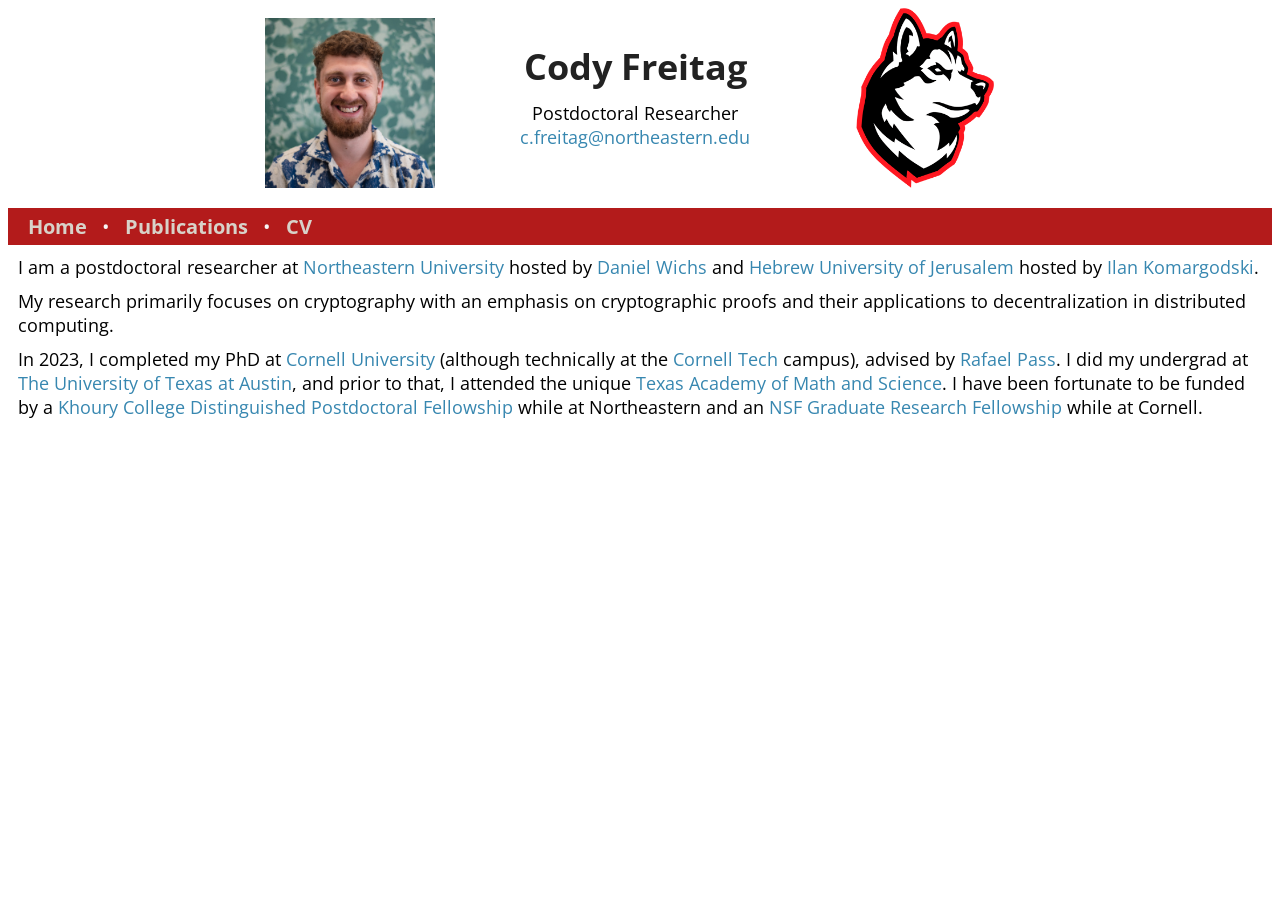
==== index.html @ 0ba000a7 "first commit" ====
<!DOCTYPE html>
<html>
<head>
<title>Cody Freitag</title>
<link rel="stylesheet" type="text/css" href="https://fonts.googleapis.com/css?family=Open+Sans">
<link rel="stylesheet" href="style.css">
</head>
<body>

<div class="container">

<div style="display:inline-block;width:170px;">
	<img src="headshot.jpg" alt="headshot" style="width:170px;height:170px;">
</div>
<div style="display:inline-block;width:390px;height:140px;vertical-align:top;">
	<center>
	<br>
	<h1>Cody Freitag</h1>

	Postdoctoral Researcher<br>
	<!--Cornell Tech, New York, NY<br>
	Bloomberg Center<br>-->
	<a href="mailto:c.freitag@northeastern.edu">c.freitag@northeastern.edu</a>
	</center>
</div>
<div style="display:inline-block;width:170px;">
<SCRIPT>
now = new Date();
document.write('<img src="logos/' + String(now.getUTCMilliseconds() % 2 + 1) + '-ne.png" alt="" style="width:180px;height:180px;">');
</SCRIPT>
</div>


</div>

<div class="header">
    <nav> 
        <ul> 
            <li><a href="index.html"> <b>&nbsp&nbspHome&nbsp&nbsp</b></a> &#8226 </li> 
            <li><a href="pubs.html"><b>&nbsp&nbspPublications&nbsp&nbsp</b></a> &#8226 </li>
            <li><a href="CV.pdf" target="_blank"> <b>&nbsp&nbspCV&nbsp&nbsp</b></a></li> 
        </ul> 
    </nav> 
</div>

<div class="body"> 
    <!--<b>I'm currently on the academic faculty job market!</b> I'm primarily looking for tenure-track
    assistant professor positions in computer science starting fall 2026. Feel free to reach out if you 
    or someone you know is hiring.-->
    
    <pbr>
    I am a postdoctoral researcher at <a target="_blank" href="https://www.khoury.northeastern.edu/">Northeastern University</a> hosted by <a href="https://www.ccs.neu.edu/home/wichs/" target="_blank">Daniel Wichs</a>
    and <a target="_blank" href="https://en.huji.ac.il/en">Hebrew University of Jerusalem</a> hosted by <a href="https://www.cs.huji.ac.il/~ilank/" target="_blank">Ilan Komargodski</a>.
    <pbr>
	My research primarily focuses on cryptography with an emphasis on cryptographic proofs and their applications to decentralization in distributed computing.    <!--I've also been interested in non-uniform models of security and differential privacy.-->
    <pbr>
    In 2023, I completed my PhD
    at <a target="_blank" href="https://www.cs.cornell.edu/">Cornell University</a> (although technically at the <a target="_blank" href="https://www.tech.cornell.edu/">Cornell Tech</a> campus), 
    advised by <a target="_blank" href="http://www.cs.cornell.edu/~rafael/">Rafael Pass</a>.
    I did my undergrad at <a target="_blank" href="https://www.cs.utexas.edu/">The University of Texas at Austin</a>, and <!--,
    graduating in 2017 with degrees in computer science and math.-->
    prior to that, I attended the unique 
    <a target="_blank" href="https://tams.unt.edu/">Texas Academy of Math and Science</a>.
    I have been fortunate to be funded by a <a href="https://www.khoury.northeastern.edu/research/postdoctoral-fellowship/" target="_blank">Khoury College Distinguished Postdoctoral Fellowship</a> while at Northeastern and
    an <a target="_blank" href="https://www.nsf.gov/funding/opportunities/grfp-nsf-graduate-research-fellowship-program">NSF Graduate Research Fellowship</a> while at Cornell.

    <!--at UNT-->
    
    <br><br>
</div>


</body>
</html>
---- style.css ----
body {
	font-family: "Open Sans", Helvetica, sans-serif;
	font-size: 18px;
}

div.container {
    margin: 0 auto;
    width:750px;
    height:200px;
    // background-color:#F7F7F7;
}

div.header {
    // width:600px;
    display: flex;
    // min-height:44px;
    background-color:#B31B1B;
    //text-align:right;
    // padding: 5px 5px;
}

div.cornell {
    // width:580px;
    background-color:#B31B1B;
    color: #F7F7F7;
    padding:5px 10px;
    margin-left:-10px;
    margin-right:-10px;
}

div.ut {
    // width:580px;
    background-color:#BF5700;
    color: #F7F7F7;
    padding:5px 10px;
    margin-left:-10px;
}

div.unt {
    // width:580px;
    background-color:#00853E;
    color: #F7F7F7;
    padding:5px 10px;
    margin-left:-10px;
}

div.body {
    // width:580px;
    //background-color:#F7F7F7;
    margin:10px 10px;
}
ul {
    display: block;
    list-style-type: none;
    margin-top: 0px;
    margin-bottom: 10px;
    padding-left: 30px;
}

ul li {
    padding-bottom: 10px;
}



nav {
    float: left;
    color: #F7F7F7;
    /*max-width: 160px;*/
    padding:5px 10px;
}

nav ul {
	//margin-left:auto;
	//margin-right:auto;
    margin:0;
    list-style:none;
    padding: 0;
}

a {
	text-decoration: none;
}

a:link {
    color:#3787B0;
}

a:visited {
    color:#3787B0;
}
  
a:hover {
    color:#0068AC;
}

nav li {
	font-size:20px;
    display:inline;
    //margin:0;
    //padding:0;
}

nav li a:link {
    color:#D8D2C9;
}

nav li a:visited {
    color:#D8D2C9;
}

nav li a:hover {
    color:#F7F7F7;
}

h1 {
    margin: 10px;
    color:#222222;
}

p {
    margin: 10px;
    color:#222222;
}

pbr {
   display: block;
   margin: 10px 0;
}

#title {
	color:#3787B0;
	cursor:pointer;
	-webkit-touch-callout: none; /* iOS Safari */
    -webkit-user-select: none; /* Safari */
    -khtml-user-select: none; /* Konqueror HTML */
    -moz-user-select: none; /* Firefox */
    -ms-user-select: none; /* Internet Explorer/Edge */
    user-select: none;
    font-weight: normal;
}

#title:hover {
	color:#0068AC;
	cursor:pointer;
	-webkit-touch-callout: none; /* iOS Safari */
    -webkit-user-select: none; /* Safari */
    -khtml-user-select: none; /* Konqueror HTML */
    -moz-user-select: none; /* Firefox */
    -ms-user-select: none; /* Internet Explorer/Edge */
    user-select: none;
    font-weight: normal;
}
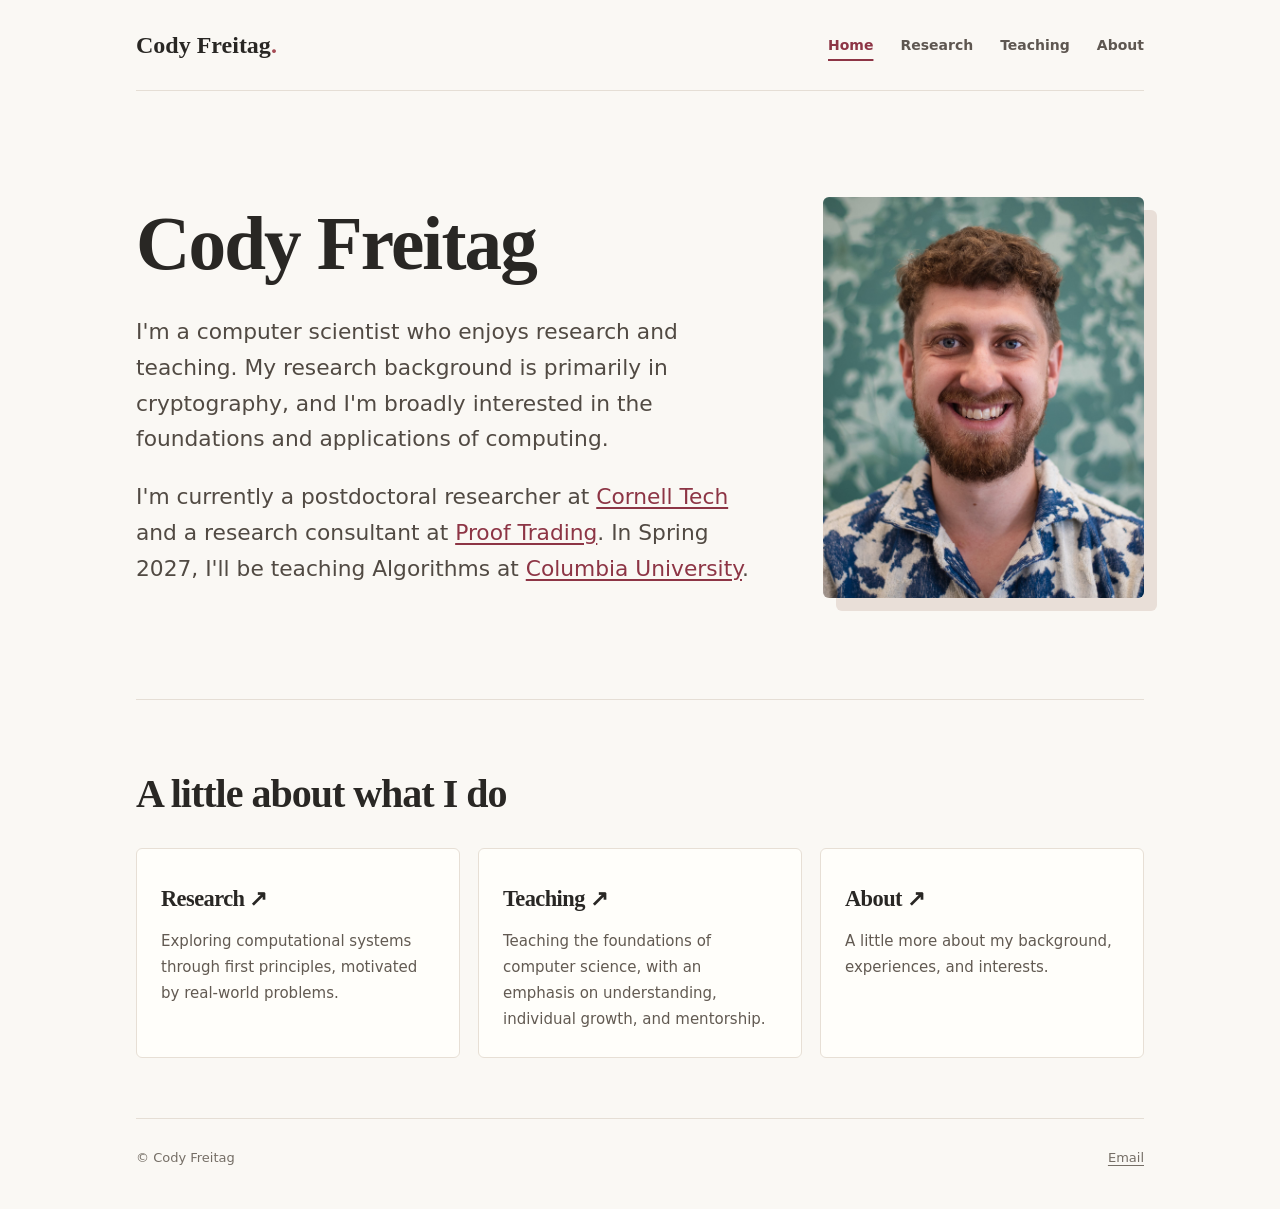
==== commit 5475f1f7: "updated files" ====
--- a/index.html
+++ b/index.html
@@ -1,77 +1,59 @@
-<!DOCTYPE html>
-<html>
+<!doctype html>
+<html lang="en">
 <head>
-<title>Cody Freitag</title>
-<link rel="stylesheet" type="text/css" href="https://fonts.googleapis.com/css?family=Open+Sans">
-<link rel="stylesheet" href="style.css">
+  <meta charset="utf-8">
+  <meta name="viewport" content="width=device-width, initial-scale=1">
+  <meta name="description" content="Cody Freitag — computer scientist, researcher, and educator.">
+  <title>Home | Cody Freitag</title>
+  <link rel="stylesheet" href="style.css">
 </head>
 <body>
+  <div class="site">
+    <header class="topbar">
+      <a class="brand" href="index.html">Cody Freitag<span class="brand-dot">.</span></a>
+      <nav aria-label="Main navigation">
+        <a href="index.html" aria-current="page">Home</a>
+        <a href="research.html">Research</a>
+        <a href="teaching.html">Teaching</a>
+        <a href="about.html">About</a>
+      </nav>
+    </header>
 
-<div class="container">
+    <main id="main">
+      <section class="hero" aria-labelledby="intro-heading">
+        <div class="hero-copy">
+          <h1 id="intro-heading">Cody Freitag</h1>
+          <p class="lead">I'm a computer scientist who enjoys research and teaching. My research background is primarily in cryptography, and I'm broadly interested in the foundations and applications of computing.</p>
+          <p class="lead">I'm currently a postdoctoral researcher at <a href="https://tech.cornell.edu/">Cornell Tech</a> and a research consultant at <a href="https://www.prooftrading.com/">Proof Trading</a>. In Spring 2027, I'll be teaching Algorithms at <a href="https://www.cs.columbia.edu/">Columbia University</a>.</p>
+        </div>
+        <img class="portrait" src="headshot.jpg" alt="Portrait of Cody Freitag" width="280" height="330">
+      </section>
 
-<div style="display:inline-block;width:170px;">
-	<img src="headshot.jpg" alt="headshot" style="width:170px;height:170px;">
-</div>
-<div style="display:inline-block;width:390px;height:140px;vertical-align:top;">
-	<center>
-	<br>
-	<h1>Cody Freitag</h1>
+      <section class="section" aria-labelledby="overview-heading">
+        <div class="section-heading">
+          <h2 id="overview-heading">A little about what I do</h2>
+        </div>
+        <div class="feature-grid">
+          <a class="feature" href="research.html">
+            <h3>Research <span aria-hidden="true">↗</span></h3>
+            <p>Exploring computational systems through first principles, motivated by real-world problems.</p>
+          </a>
+          <a class="feature" href="teaching.html">
+            <h3>Teaching <span aria-hidden="true">↗</span></h3>
+            <p>Teaching the foundations of computer science, with an emphasis on understanding, individual growth, and mentorship.</p>
+          </a>
+          <a class="feature" href="about.html">
+            <h3>About <span aria-hidden="true">↗</span></h3>
+            <p>A little more about my background, experiences, and interests.</p>
+          </a>
+        </div>
+      </section>
+    </main>
 
-	Postdoctoral Researcher<br>
-	<!--Cornell Tech, New York, NY<br>
-	Bloomberg Center<br>-->
-	<a href="mailto:c.freitag@northeastern.edu">c.freitag@northeastern.edu</a>
-	</center>
-</div>
-<div style="display:inline-block;width:170px;">
-<SCRIPT>
-now = new Date();
-document.write('<img src="logos/' + String(now.getUTCMilliseconds() % 2 + 1) + '-ne.png" alt="" style="width:180px;height:180px;">');
-</SCRIPT>
-</div>
-
-
-</div>
-
-<div class="header">
-    <nav> 
-        <ul> 
-            <li><a href="index.html"> <b>&nbsp&nbspHome&nbsp&nbsp</b></a> &#8226 </li> 
-            <li><a href="pubs.html"><b>&nbsp&nbspPublications&nbsp&nbsp</b></a> &#8226 </li>
-            <li><a href="CV.pdf" target="_blank"> <b>&nbsp&nbspCV&nbsp&nbsp</b></a></li> 
-        </ul> 
-    </nav> 
-</div>
-
-<div class="body"> 
-    <!--<b>I'm currently on the academic faculty job market!</b> I'm primarily looking for tenure-track
-    assistant professor positions in computer science starting fall 2026. Feel free to reach out if you 
-    or someone you know is hiring.-->
-    
-    <pbr>
-    I am a postdoctoral researcher at <a target="_blank" href="https://www.khoury.northeastern.edu/">Northeastern University</a> hosted by <a href="https://www.ccs.neu.edu/home/wichs/" target="_blank">Daniel Wichs</a>
-    and <a target="_blank" href="https://en.huji.ac.il/en">Hebrew University of Jerusalem</a> hosted by <a href="https://www.cs.huji.ac.il/~ilank/" target="_blank">Ilan Komargodski</a>.
-    <pbr>
-	My research primarily focuses on cryptography with an emphasis on cryptographic proofs and their applications to decentralization in distributed computing.    <!--I've also been interested in non-uniform models of security and differential privacy.-->
-    <pbr>
-    In 2023, I completed my PhD
-    at <a target="_blank" href="https://www.cs.cornell.edu/">Cornell University</a> (although technically at the <a target="_blank" href="https://www.tech.cornell.edu/">Cornell Tech</a> campus), 
-    advised by <a target="_blank" href="http://www.cs.cornell.edu/~rafael/">Rafael Pass</a>.
-    I did my undergrad at <a target="_blank" href="https://www.cs.utexas.edu/">The University of Texas at Austin</a>, and <!--,
-    graduating in 2017 with degrees in computer science and math.-->
-    prior to that, I attended the unique 
-    <a target="_blank" href="https://tams.unt.edu/">Texas Academy of Math and Science</a>.
-    I have been fortunate to be funded by a <a href="https://www.khoury.northeastern.edu/research/postdoctoral-fellowship/" target="_blank">Khoury College Distinguished Postdoctoral Fellowship</a> while at Northeastern and
-    an <a target="_blank" href="https://www.nsf.gov/funding/opportunities/grfp-nsf-graduate-research-fellowship-program">NSF Graduate Research Fellowship</a> while at Cornell.
-
-    <!--at UNT-->
-    
-    <br><br>
-</div>
-
-
+    <footer>
+      <span>© Cody Freitag</span>
+      <span><a href="mailto:codyrfreitag@gmail.com">Email</a></span>
+    </footer>
+  </div>
 </body>
 </html>
-
-
-
--- a/style.css
+++ b/style.css
@@ -1,154 +1,4 @@
-
-body {
-	font-family: "Open Sans", Helvetica, sans-serif;
-	font-size: 18px;
-}
-
-div.container {
-    margin: 0 auto;
-    width:750px;
-    height:200px;
-    // background-color:#F7F7F7;
-}
-
-div.header {
-    // width:600px;
-    display: flex;
-    // min-height:44px;
-    background-color:#B31B1B;
-    //text-align:right;
-    // padding: 5px 5px;
-}
-
-div.cornell {
-    // width:580px;
-    background-color:#B31B1B;
-    color: #F7F7F7;
-    padding:5px 10px;
-    margin-left:-10px;
-    margin-right:-10px;
-}
-
-div.ut {
-    // width:580px;
-    background-color:#BF5700;
-    color: #F7F7F7;
-    padding:5px 10px;
-    margin-left:-10px;
-}
-
-div.unt {
-    // width:580px;
-    background-color:#00853E;
-    color: #F7F7F7;
-    padding:5px 10px;
-    margin-left:-10px;
-}
-
-div.body {
-    // width:580px;
-    //background-color:#F7F7F7;
-    margin:10px 10px;
-}
-ul {
-    display: block;
-    list-style-type: none;
-    margin-top: 0px;
-    margin-bottom: 10px;
-    padding-left: 30px;
-}
-
-ul li {
-    padding-bottom: 10px;
-}
-
-
-
-nav {
-    float: left;
-    color: #F7F7F7;
-    /*max-width: 160px;*/
-    padding:5px 10px;
-}
-
-nav ul {
-	//margin-left:auto;
-	//margin-right:auto;
-    margin:0;
-    list-style:none;
-    padding: 0;
-}
-
-a {
-	text-decoration: none;
-}
-
-a:link {
-    color:#3787B0;
-}
-
-a:visited {
-    color:#3787B0;
-}
-  
-a:hover {
-    color:#0068AC;
-}
-
-nav li {
-	font-size:20px;
-    display:inline;
-    //margin:0;
-    //padding:0;
-}
-
-nav li a:link {
-    color:#D8D2C9;
-}
-
-nav li a:visited {
-    color:#D8D2C9;
-}
-
-nav li a:hover {
-    color:#F7F7F7;
-}
-
-h1 {
-    margin: 10px;
-    color:#222222;
-}
-
-p {
-    margin: 10px;
-    color:#222222;
-}
-
-pbr {
-   display: block;
-   margin: 10px 0;
-}
-
-#title {
-	color:#3787B0;
-	cursor:pointer;
-	-webkit-touch-callout: none; /* iOS Safari */
-    -webkit-user-select: none; /* Safari */
-    -khtml-user-select: none; /* Konqueror HTML */
-    -moz-user-select: none; /* Firefox */
-    -ms-user-select: none; /* Internet Explorer/Edge */
-    user-select: none;
-    font-weight: normal;
-}
-
-#title:hover {
-	color:#0068AC;
-	cursor:pointer;
-	-webkit-touch-callout: none; /* iOS Safari */
-    -webkit-user-select: none; /* Safari */
-    -khtml-user-select: none; /* Konqueror HTML */
-    -moz-user-select: none; /* Firefox */
-    -ms-user-select: none; /* Internet Explorer/Edge */
-    user-select: none;
-    font-weight: normal;
-}
+*{box-sizing:border-box}html{scroll-behavior:smooth}body{margin:0;background:#faf8f4;color:#292724;font-family:system-ui,-apple-system,BlinkMacSystemFont,"Segoe UI",sans-serif;font-size:16px;line-height:1.75}a{color:#8d3545;text-underline-offset:3px}a:hover{color:#5e1f2d}a:focus-visible{outline:3px solid #bd8b42;outline-offset:4px;border-radius:2px}.site{max-width:1080px;margin:auto;padding:0 36px}.topbar{display:flex;align-items:center;justify-content:space-between;gap:20px;border-bottom:1px solid #e5ded5;padding:24px 0}.brand{font-family:Georgia,serif;font-size:24px;font-weight:700;color:#292724;text-decoration:none;white-space:nowrap}.brand-dot{color:#a64b55}.topbar nav{display:flex;gap:27px;flex-wrap:wrap}.topbar nav a{text-decoration:none;color:#5e5751;font-size:14px;font-weight:600}.topbar nav a[aria-current=page],.topbar nav a:hover{color:#8d3545}.topbar nav a[aria-current=page]{text-decoration:underline;text-decoration-thickness:2px;text-underline-offset:9px}main{min-height:65vh}h1,h2,h3{font-family:Georgia,"Times New Roman",serif;line-height:1.22;letter-spacing:-.025em}h1{font-size:clamp(2.8rem,6vw,4.7rem);margin:12px 0 24px}h2{font-size:clamp(1.8rem,3.5vw,2.5rem);margin:0 0 22px}h3{font-size:1.35rem;margin:12px 0}.eyebrow{text-transform:uppercase;letter-spacing:.16em;font-size:12px;font-weight:700;color:#99505c;margin:0}.lead{font-size:clamp(1.15rem,2vw,1.36rem);line-height:1.65;color:#514a43}.hero{display:grid;grid-template-columns:minmax(0,1.65fr) minmax(210px,.85fr);align-items:center;gap:65px;padding:95px 0 90px}.hero-copy>p:not(.eyebrow){max-width:650px}.portrait{width:100%;height:auto;aspect-ratio:4/5;object-fit:cover;object-position:center top;border-radius:6px;box-shadow:13px 13px 0 #e9dfd8}.actions{display:flex;align-items:center;gap:25px;flex-wrap:wrap;margin-top:30px}.button{background:#8d3545;color:white;padding:11px 20px;border-radius:4px;text-decoration:none;font-size:14px;font-weight:700}.button:hover{background:#692635;color:white}.text-link{font-weight:600;text-decoration:none}.section{border-top:1px solid #e5ded5;padding:60px 0}.section-heading{margin-bottom:30px}.section-heading h2{margin-top:10px}.feature-grid{display:grid;grid-template-columns:repeat(3,minmax(0,1fr));gap:18px}.feature{display:block;border:1px solid #e7dfd5;border-radius:6px;padding:24px;background:#fffefa;color:inherit;text-decoration:none;transition:transform .15s,border-color .15s}.feature:hover{transform:translateY(-3px);border-color:#cfa6a5;color:inherit}.feature h3{font-size:1.4rem}.feature p{color:#625a52;margin-bottom:0;font-size:15px}.feature-index{color:#99505c;text-transform:uppercase;letter-spacing:.08em;font-size:11px;font-weight:700}.note{background:#f1eae3;border-radius:6px;padding:34px 40px;margin:25px 0 85px}.note h2{font-size:1.8rem;margin-bottom:12px}.note p{margin:0}.page-intro{padding:78px 0 65px;max-width:780px}.page-intro h1{font-size:clamp(2.5rem,5vw,3.8rem)}.page-intro p:last-child{max-width:730px}.narrow{max-width:780px}.narrow p{margin:0 0 20px}.timeline{display:grid;gap:28px}.timeline-item{display:grid;grid-template-columns:165px 1fr;gap:20px}.timeline-date{font-size:13px;font-weight:700;color:#99505c;padding-top:8px}.timeline-item h3{margin:0 0 8px}.timeline-item p{margin:0}.muted{color:#746d65;font-size:14px}.pub-heading{font-size:1.9rem;margin:42px 0 20px}.pub-list{list-style:none;padding:0;margin:0}.pub-list li{padding:16px 0;border-bottom:1px solid #e8e1d9;line-height:1.65}.pub-list li a{font-weight:700}.publications>p:last-child{color:#665e56}footer{display:flex;justify-content:space-between;gap:15px;flex-wrap:wrap;border-top:1px solid #e5ded5;padding:28px 0 40px;color:#756e66;font-size:13px}footer a{color:inherit}@media(max-width:760px){.site{padding:0 22px}.topbar{align-items:flex-start;flex-direction:column;gap:14px}.topbar nav{gap:18px}.hero{grid-template-columns:1fr;gap:32px;padding:55px 0}.hero .portrait{grid-row:1;width:180px;aspect-ratio:1/1;object-fit:cover}.feature-grid{grid-template-columns:1fr}.page-intro{padding:52px 0 38px}.section{padding:40px 0}.note{padding:25px;margin-bottom:55px}.timeline-item{grid-template-columns:1fr;gap:3px}}@media(prefers-reduced-motion:reduce){html{scroll-behavior:auto}.feature{transition:none}}
+/* Download links for CV and resume */
+.doc-download { display: inline-block; margin-top: 0.65rem; font-weight: 600; text-decoration: underline; text-underline-offset: 3px; }
+.doc-download:focus-visible { outline: 2px solid currentColor; outline-offset: 3px; }
